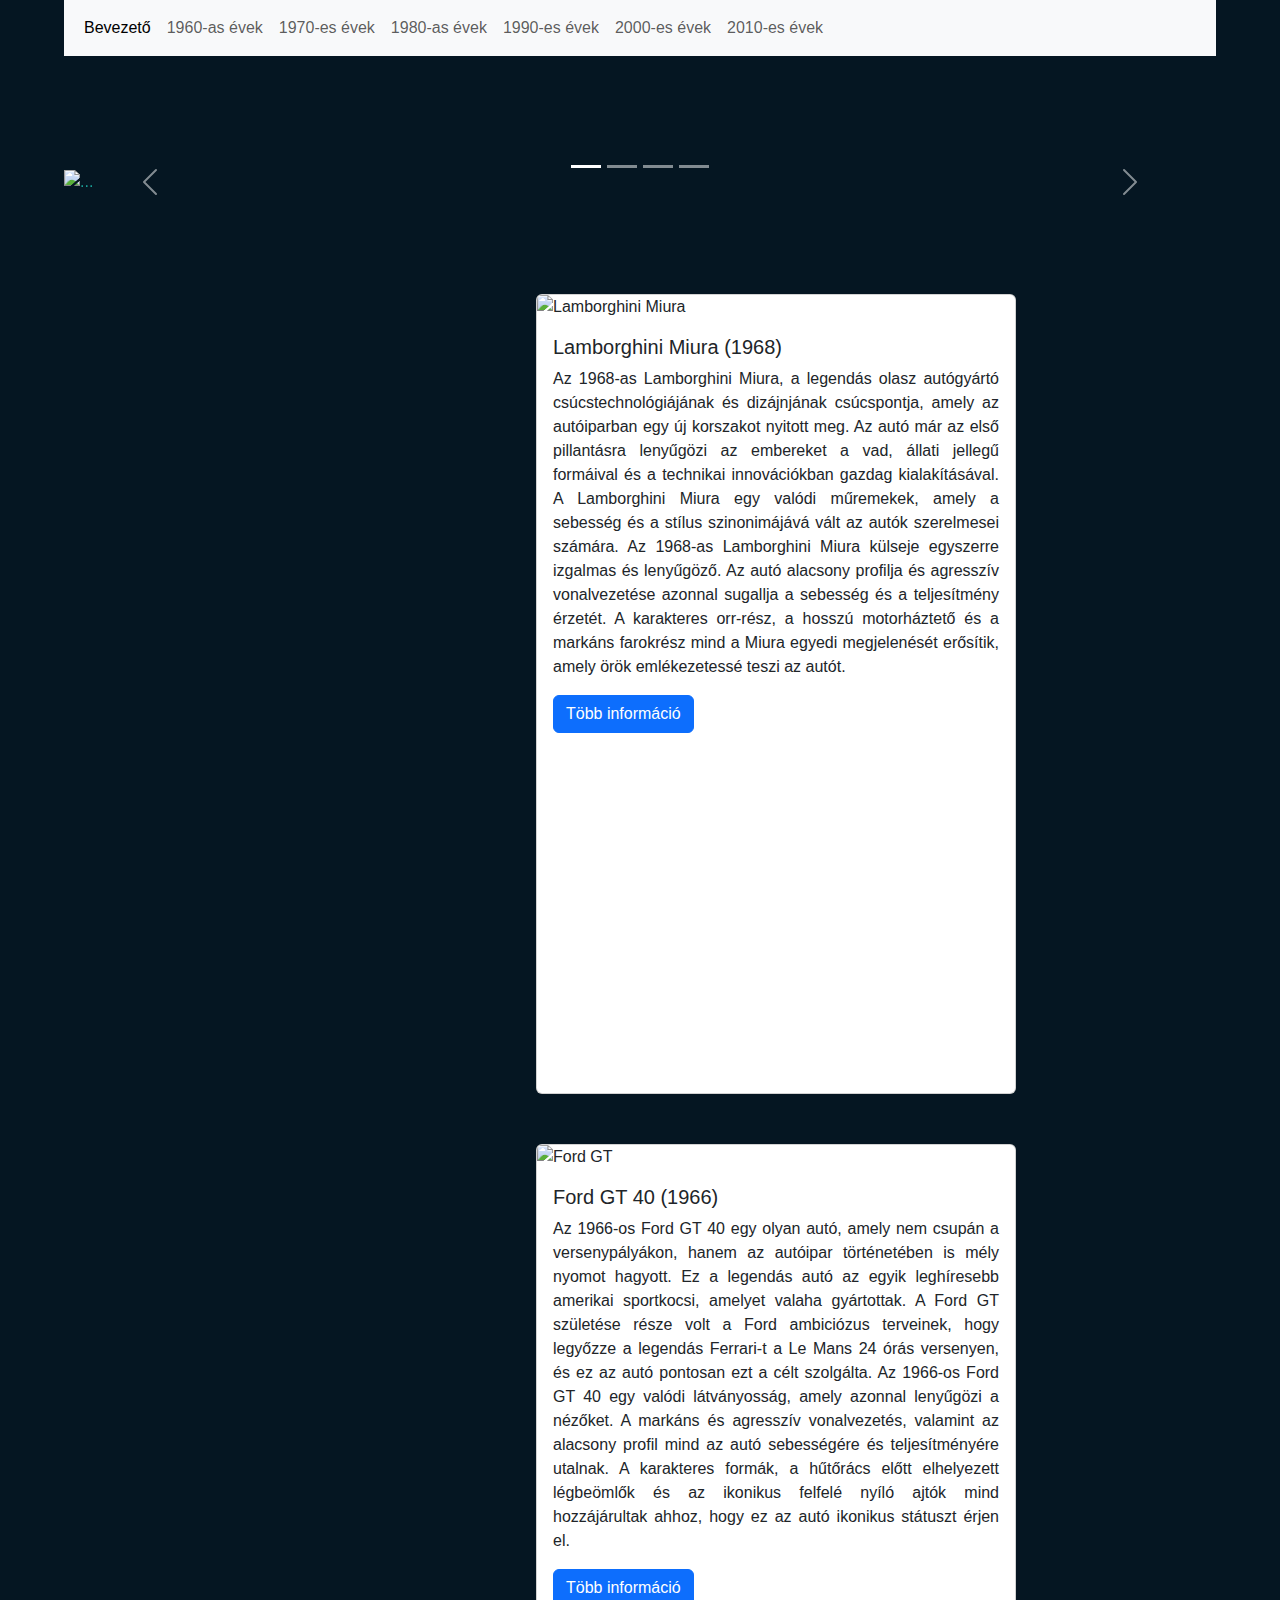
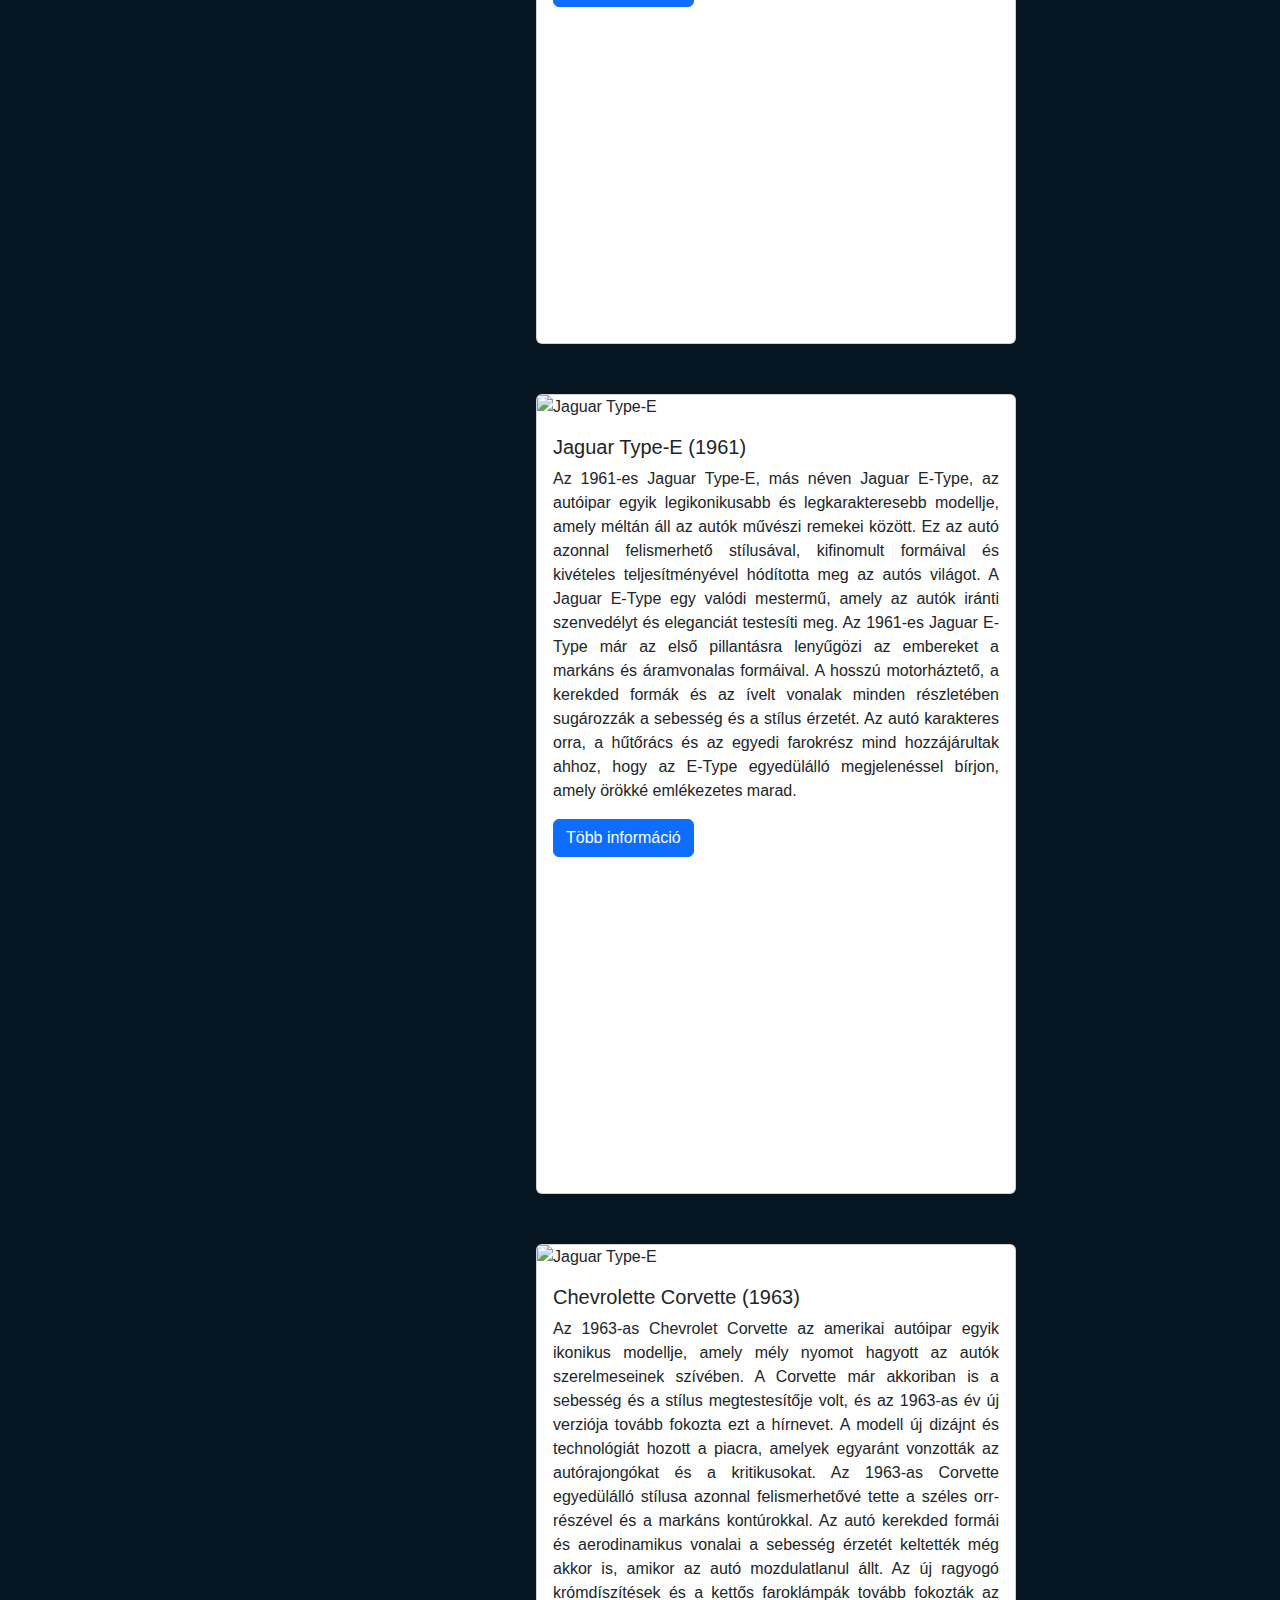
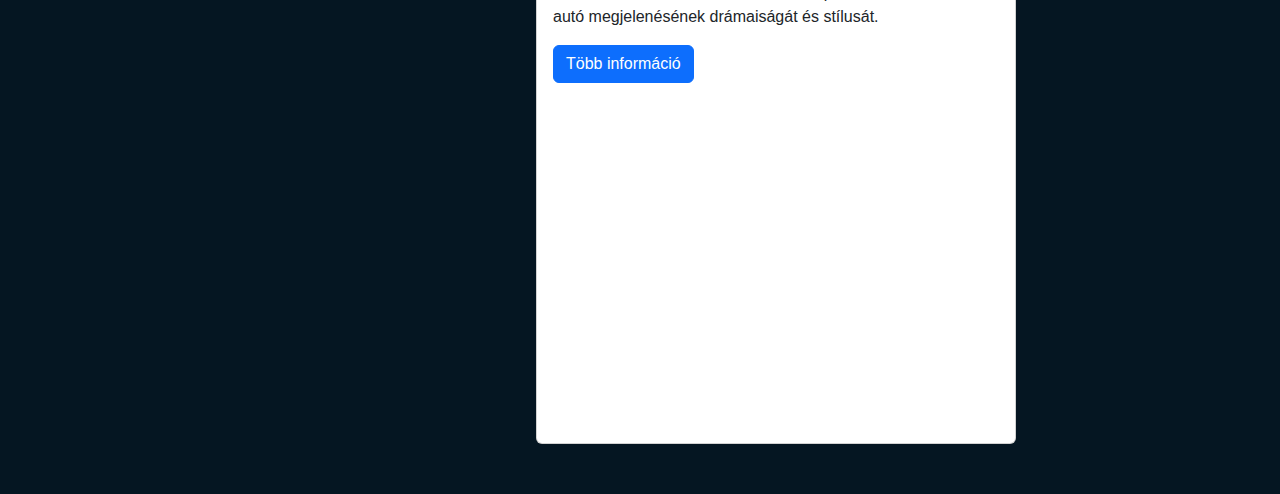
==== hatvanas.html @ c903a7ff "Add files via upload" ====
<!DOCTYPE html>
<html lang="hu">
<head>
    <meta charset='utf-8'>
    <meta http-equiv='X-UA-Compatible' content='IE=edge'>
    <title>Hatvanas évek</title>
    <meta name='viewport' content='width=device-width, initial-scale=1'>
    <link href="https://cdn.jsdelivr.net/npm/bootstrap@5.3.3/dist/css/bootstrap.min.css" rel="stylesheet" integrity="sha384-QWTKZyjpPEjISv5WaRU9OFeRpok6YctnYmDr5pNlyT2bRjXh0JMhjY6hW+ALEwIH" crossorigin="anonymous">
    <link rel='stylesheet' type='text/css' media='screen' href='60ev.css'>
    <link rel="shortcut icon" href="../kepek/favicon.ico" type="image/x-icon">
    
</head>
<body>
    <header>

          <nav class="navbar navbar-expand-lg bg-body-tertiary">
            <div class="container-fluid">
              <button class="navbar-toggler" type="button" data-bs-toggle="collapse" data-bs-target="#navbarNavAltMarkup" aria-controls="navbarNavAltMarkup" aria-expanded="false" aria-label="Toggle navigation">
                <span class="navbar-toggler-icon"></span>
              </button>
              <div class="collapse navbar-collapse" id="navbarNavAltMarkup">
                <div class="navbar-nav">
                  <a class="nav-link active" aria-current="page" href="../bevezeto/index.html">Bevezető</a>
                  <a class="nav-link" href="hatvanas.html">1960-as évek</a>
                  <a class="nav-link" href="../70s/hetvenes.html">1970-es évek</a>
                  <a class="nav-link" href="../80s/nyolcvanas.html">1980-as évek</a>
                  <a class="nav-link" href="../90s/kilencvenes.html">1990-es évek</a>
                  <a class="nav-link" href="../00s/ketezress.html">2000-es évek</a>
                  <a class="nav-link" href="../10s/tizes.html">2010-es évek</a>
                </div>
              </div>
            </div>
          </nav>

    </header>

    <section>
        <!-- carousel -->
        <div id="carouselExampleIndicators" class="carousel slide">
            <div class="carousel-indicators">
              <button type="button" data-bs-target="#carouselExampleIndicators" data-bs-slide-to="0" class="active" aria-current="true" aria-label="Slide 1"></button>
              <button type="button" data-bs-target="#carouselExampleIndicators" data-bs-slide-to="1" aria-label="Slide 2"></button>
              <button type="button" data-bs-target="#carouselExampleIndicators" data-bs-slide-to="2" aria-label="Slide 3"></button>
              <button type="button" data-bs-target="#carouselExampleIndicators" data-bs-slide-to="3" aria-label="Slide 4"></button>
            </div>
            <div class="carousel-inner">
              <div class="carousel-item active">
                <img src="../kepek/60s/Chevrolet Corvette.jpg" class="d-block w-100" alt="...">
              </div>
              <div class="carousel-item">
                <img src="../kepek/60s/fordgt40.jpg" class="d-block w-100" alt="...">
              </div>
              <div class="carousel-item">
                <img src="../kepek/60s/jaguarxk-e.jpg" class="d-block w-100" alt="...">
              </div>
              <div class="carousel-item">
                <img src="../kepek/60s/lambo-miura.jpg" class="d-block w-100" alt="...">
              </div>
            </div>
            <button class="carousel-control-prev" type="button" data-bs-target="#carouselExampleIndicators" data-bs-slide="prev">
              <span class="carousel-control-prev-icon" aria-hidden="true"></span>
              <span class="visually-hidden">Previous</span>
            </button>
            <button class="carousel-control-next" type="button" data-bs-target="#carouselExampleIndicators" data-bs-slide="next">
              <span class="carousel-control-next-icon" aria-hidden="true"></span>
              <span class="visually-hidden">Next</span>
            </button>
          </div>

          <!-- kártyák -->
          <div class="card">
            <img src="../kepek/60s/lambo-miura.jpg" class="card-img-top" alt="Lamborghini Miura">
            <div class="card-body">
              <h5 class="card-title">Lamborghini Miura (1968)</h5>
              <p class="card-text">Az 1968-as Lamborghini Miura, a legendás olasz autógyártó csúcstechnológiájának és dizájnjának       csúcspontja, amely az autóiparban egy új korszakot nyitott meg. Az autó már az első pillantásra lenyűgözi az embereket a vad, állati jellegű formáival és a technikai innovációkban gazdag kialakításával. A Lamborghini Miura egy valódi műremekek, amely a sebesség és a stílus szinonimájává vált az autók szerelmesei számára.

                Az 1968-as Lamborghini Miura külseje egyszerre izgalmas és lenyűgöző. Az autó alacsony profilja és agresszív vonalvezetése azonnal sugallja a sebesség és a teljesítmény érzetét. A karakteres orr-rész, a hosszú motorháztető és a markáns farokrész mind a Miura egyedi megjelenését erősítik, amely örök emlékezetessé teszi az autót.</p>
              <a href="https://en.wikipedia.org/wiki/Lamborghini_Miura" target="_blank" class="btn btn-primary">Több információ</a>
            </div>
          </div>

          <div class="card">
            <img src="../kepek/60s/fordgt40.jpg" class="card-img-top" alt="Ford GT">
            <div class="card-body">
              <h5 class="card-title">Ford GT 40 (1966)</h5>
              <p class="card-text">Az 1966-os Ford GT 40 egy olyan autó, amely nem csupán a versenypályákon, hanem az autóipar történetében is mély nyomot hagyott. Ez a legendás autó az egyik leghíresebb amerikai sportkocsi, amelyet valaha gyártottak. A Ford GT születése része volt a Ford ambiciózus terveinek, hogy legyőzze a legendás Ferrari-t a Le Mans 24 órás versenyen, és ez az autó pontosan ezt a célt szolgálta.

                Az 1966-os Ford GT 40 egy valódi látványosság, amely azonnal lenyűgözi a nézőket. A markáns és agresszív vonalvezetés, valamint az alacsony profil mind az autó sebességére és teljesítményére utalnak. A karakteres formák, a hűtőrács előtt elhelyezett légbeömlők és az ikonikus felfelé nyíló ajtók mind hozzájárultak ahhoz, hogy ez az autó ikonikus státuszt érjen el.</p>
              <a href="https://hu.wikipedia.org/wiki/Ford_GT40" target="_blank" class="btn btn-primary">Több információ</a>
            </div>
          </div>

          <div class="card">
            <img src="../kepek/60s/jaguarxk-e.jpg" class="card-img-top" alt="Jaguar Type-E">
            <div class="card-body">
              <h5 class="card-title">Jaguar Type-E (1961)</h5>
              <p class="card-text">Az 1961-es Jaguar Type-E, más néven Jaguar E-Type, az autóipar egyik legikonikusabb és legkarakteresebb modellje, amely méltán áll az autók művészi remekei között. Ez az autó azonnal felismerhető stílusával, kifinomult formáival és kivételes teljesítményével hódította meg az autós világot. A Jaguar E-Type egy valódi mestermű, amely az autók iránti szenvedélyt és eleganciát testesíti meg.

                Az 1961-es Jaguar E-Type már az első pillantásra lenyűgözi az embereket a markáns és áramvonalas formáival. A hosszú motorháztető, a kerekded formák és az ívelt vonalak minden részletében sugározzák a sebesség és a stílus érzetét. Az autó karakteres orra, a hűtőrács és az egyedi farokrész mind hozzájárultak ahhoz, hogy az E-Type egyedülálló megjelenéssel bírjon, amely örökké emlékezetes marad.</p>
              <a href="https://en.wikipedia.org/wiki/Jaguar_E-Type" target="_blank" class="btn btn-primary">Több információ</a>
            </div>
          </div>

          <div class="card">
            <img src="../kepek/60s/Chevrolet Corvette.jpg" class="card-img-top" alt="Jaguar Type-E">
            <div class="card-body">
              <h5 class="card-title">Chevrolette Corvette (1963)</h5>
              <p class="card-text">Az 1963-as Chevrolet Corvette az amerikai autóipar egyik ikonikus modellje, amely mély nyomot hagyott az autók szerelmeseinek szívében. A Corvette már akkoriban is a sebesség és a stílus megtestesítője volt, és az 1963-as év új verziója tovább fokozta ezt a hírnevet. A modell új dizájnt és technológiát hozott a piacra, amelyek egyaránt vonzották az autórajongókat és a kritikusokat.

                Az 1963-as Corvette egyedülálló stílusa azonnal felismerhetővé tette a széles orr-részével és a markáns kontúrokkal. Az autó kerekded formái és aerodinamikus vonalai a sebesség érzetét keltették még akkor is, amikor az autó mozdulatlanul állt. Az új ragyogó krómdíszítések és a kettős faroklámpák tovább fokozták az autó megjelenésének drámaiságát és stílusát.</p>
              <a href="https://en.wikipedia.org/wiki/Chevrolet_Corvette_(C2)" target="_blank" class="btn btn-primary">Több információ<a>
            </div>
          </div>

    </section>
</body>
<script src="https://cdn.jsdelivr.net/npm/bootstrap@5.3.3/dist/js/bootstrap.bundle.min.js" integrity="sha384-YvpcrYf0tY3lHB60NNkmXc5s9fDVZLESaAA55NDzOxhy9GkcIdslK1eN7N6jIeHz" crossorigin="anonymous"></script>
</html>
---- 60ev.css ----
body {
	font-family: Arial, sans-serif;
	margin: auto;
	width: 90%;
	max-width: 1500px;
	text-align: justify;
	background-color: #051622;
	color: #1BA098;
}


header {
	background-image: url('maglya.jpg');
	background-repeat: no-repeat;
	background-size: 100% 100%;
	height: 170px; 
	width: 100%;
}

.carousel-item{
    max-height: 850px;
}

.slide{
    max-height: 850px;
    margin-bottom: 100px;
}

.container-fluid{
	max-block-size: 200px;
}

.card{
    margin-bottom: 50px;
    float: right;
    margin-right: 200px;
    max-width: 30rem;
    min-height: 50rem;
}
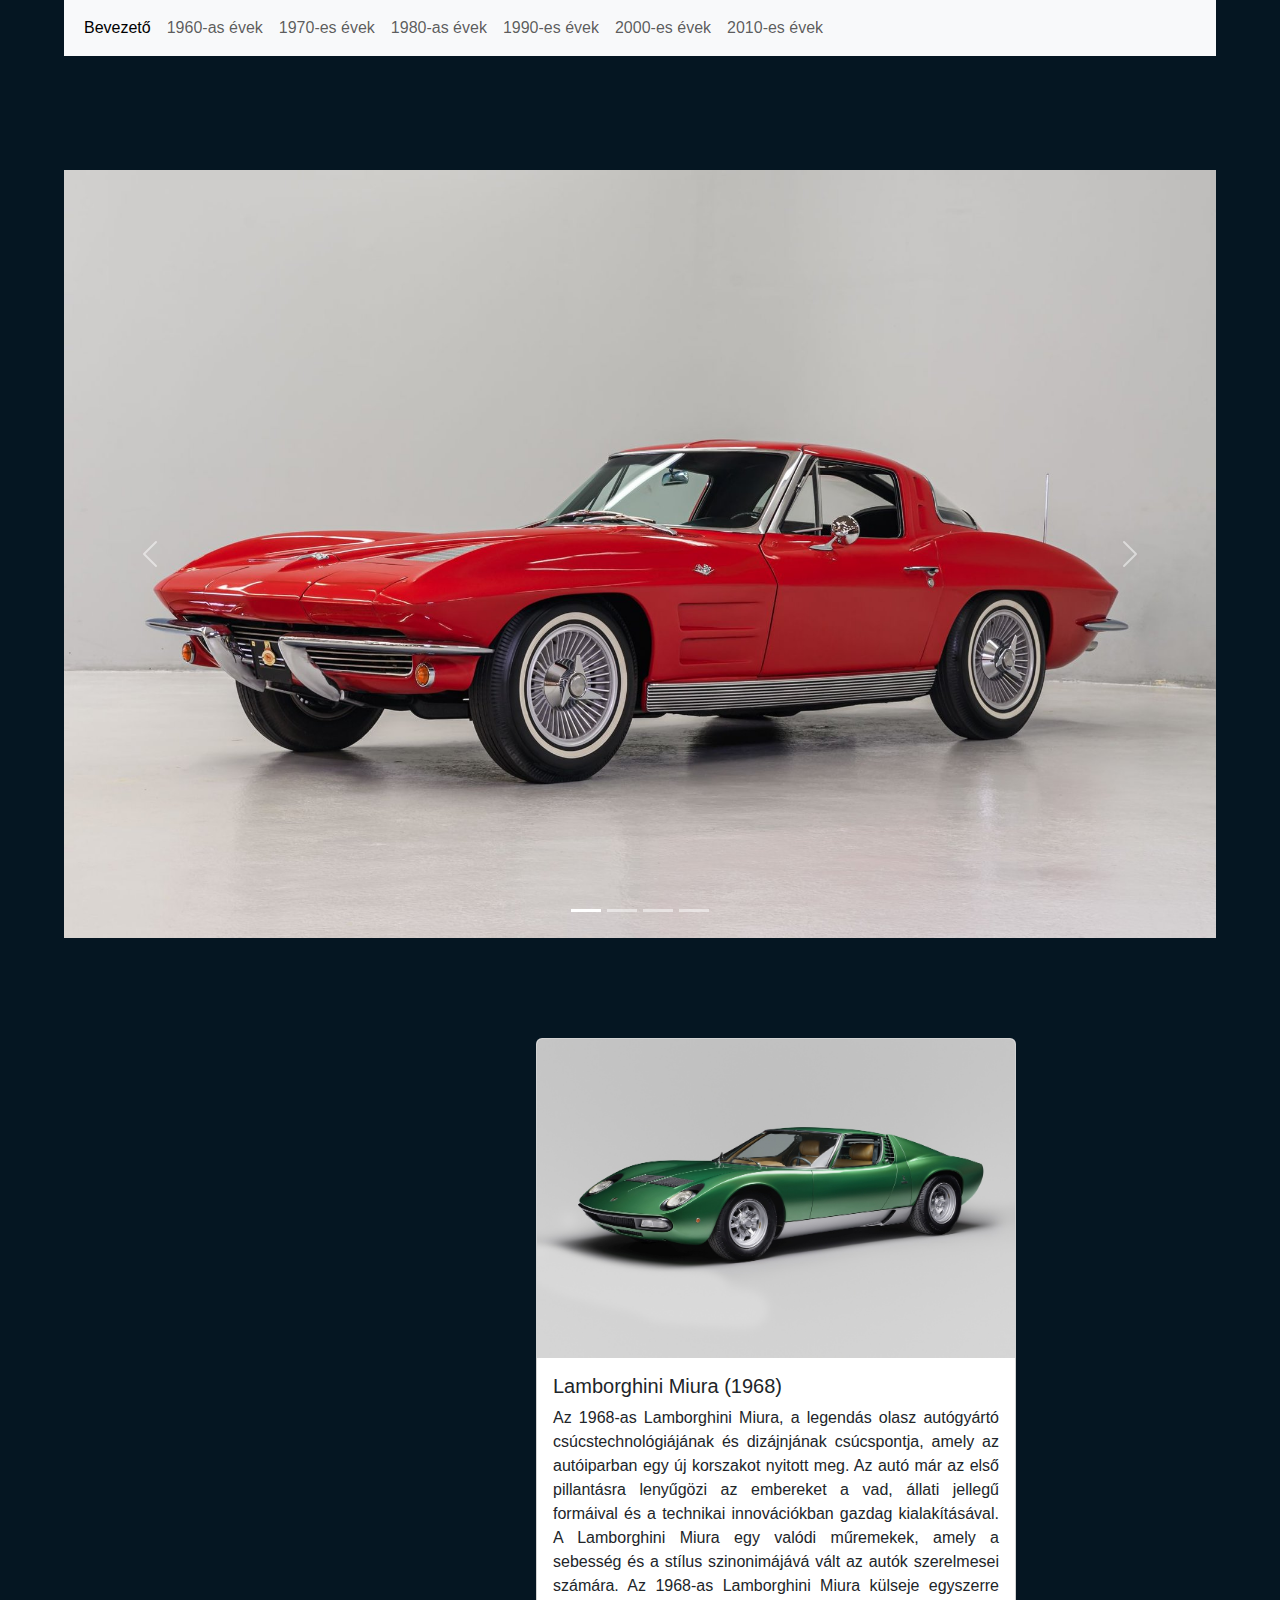
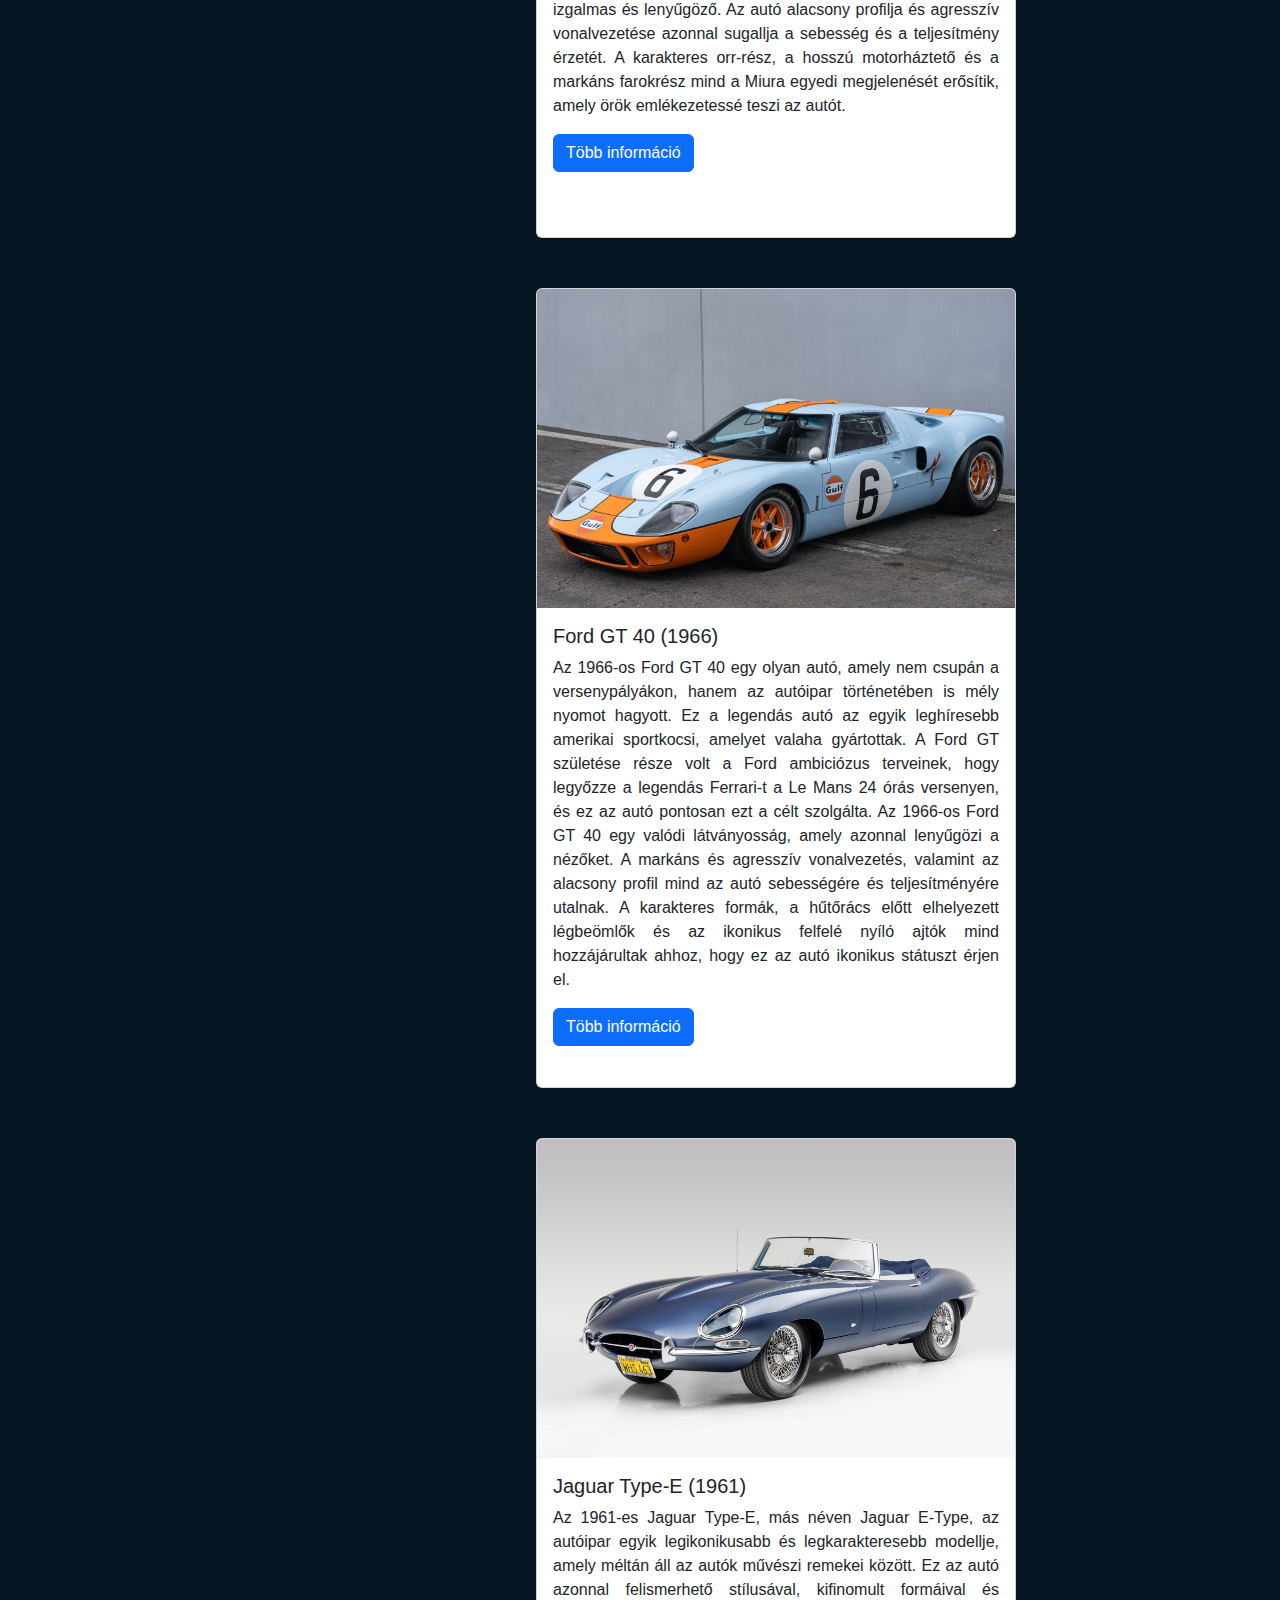
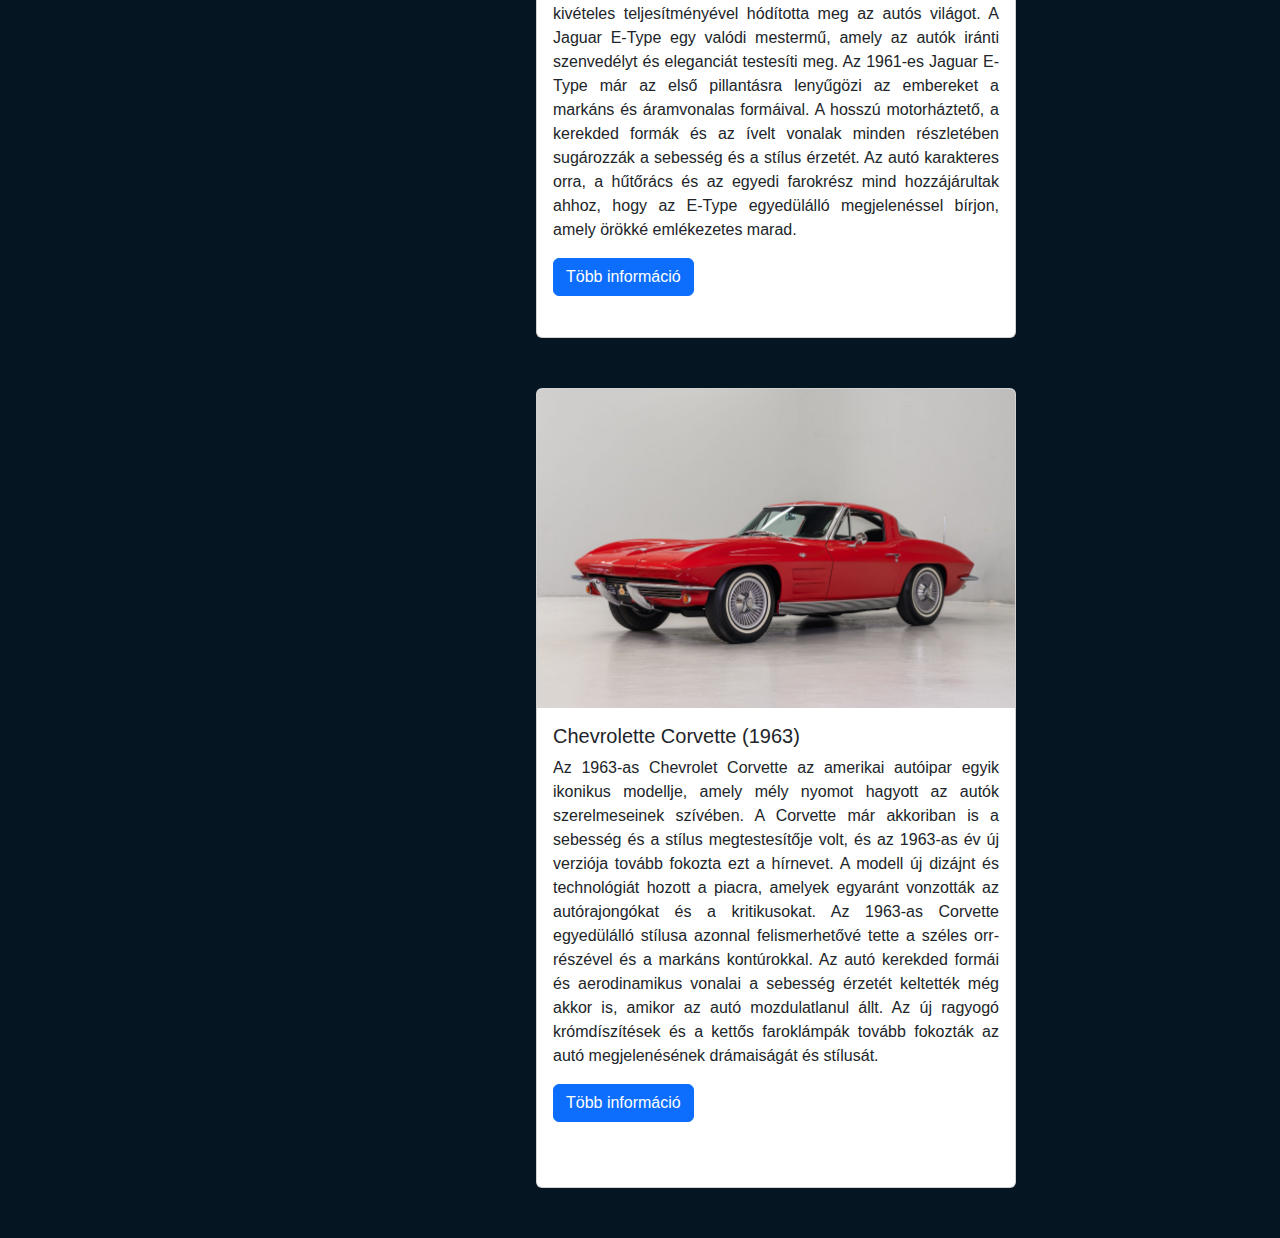
==== commit 316f93c8: "hatvanas.html" ====
--- a/hatvanas.html
+++ b/hatvanas.html
@@ -7,7 +7,7 @@
     <meta name='viewport' content='width=device-width, initial-scale=1'>
     <link href="https://cdn.jsdelivr.net/npm/bootstrap@5.3.3/dist/css/bootstrap.min.css" rel="stylesheet" integrity="sha384-QWTKZyjpPEjISv5WaRU9OFeRpok6YctnYmDr5pNlyT2bRjXh0JMhjY6hW+ALEwIH" crossorigin="anonymous">
     <link rel='stylesheet' type='text/css' media='screen' href='60ev.css'>
-    <link rel="shortcut icon" href="../kepek/favicon.ico" type="image/x-icon">
+    <link rel="shortcut icon" href="favicon.ico" type="image/x-icon">
     
 </head>
 <body>
@@ -20,13 +20,13 @@
               </button>
               <div class="collapse navbar-collapse" id="navbarNavAltMarkup">
                 <div class="navbar-nav">
-                  <a class="nav-link active" aria-current="page" href="../bevezeto/index.html">Bevezető</a>
+                  <a class="nav-link active" aria-current="page" href="index.html">Bevezető</a>
                   <a class="nav-link" href="hatvanas.html">1960-as évek</a>
-                  <a class="nav-link" href="../70s/hetvenes.html">1970-es évek</a>
-                  <a class="nav-link" href="../80s/nyolcvanas.html">1980-as évek</a>
-                  <a class="nav-link" href="../90s/kilencvenes.html">1990-es évek</a>
-                  <a class="nav-link" href="../00s/ketezress.html">2000-es évek</a>
-                  <a class="nav-link" href="../10s/tizes.html">2010-es évek</a>
+                  <a class="nav-link" href="hetvenes.html">1970-es évek</a>
+                  <a class="nav-link" href="nyolcvanas.html">1980-as évek</a>
+                  <a class="nav-link" href="kilencvenes.html">1990-es évek</a>
+                  <a class="nav-link" href="ketezress.html">2000-es évek</a>
+                  <a class="nav-link" href="tizes.html">2010-es évek</a>
                 </div>
               </div>
             </div>
@@ -45,16 +45,16 @@
             </div>
             <div class="carousel-inner">
               <div class="carousel-item active">
-                <img src="../kepek/60s/Chevrolet Corvette.jpg" class="d-block w-100" alt="...">
+                <img src="Chevrolet Corvette.jpg" class="d-block w-100" alt="...">
               </div>
               <div class="carousel-item">
-                <img src="../kepek/60s/fordgt40.jpg" class="d-block w-100" alt="...">
+                <img src="fordgt40.jpg" class="d-block w-100" alt="...">
               </div>
               <div class="carousel-item">
-                <img src="../kepek/60s/jaguarxk-e.jpg" class="d-block w-100" alt="...">
+                <img src="jaguarxk-e.jpg" class="d-block w-100" alt="...">
               </div>
               <div class="carousel-item">
-                <img src="../kepek/60s/lambo-miura.jpg" class="d-block w-100" alt="...">
+                <img src="lambo-miura.jpg" class="d-block w-100" alt="...">
               </div>
             </div>
             <button class="carousel-control-prev" type="button" data-bs-target="#carouselExampleIndicators" data-bs-slide="prev">
@@ -69,7 +69,7 @@
 
           <!-- kártyák -->
           <div class="card">
-            <img src="../kepek/60s/lambo-miura.jpg" class="card-img-top" alt="Lamborghini Miura">
+            <img src="lambo-miura.jpg" class="card-img-top" alt="Lamborghini Miura">
             <div class="card-body">
               <h5 class="card-title">Lamborghini Miura (1968)</h5>
               <p class="card-text">Az 1968-as Lamborghini Miura, a legendás olasz autógyártó csúcstechnológiájának és dizájnjának       csúcspontja, amely az autóiparban egy új korszakot nyitott meg. Az autó már az első pillantásra lenyűgözi az embereket a vad, állati jellegű formáival és a technikai innovációkban gazdag kialakításával. A Lamborghini Miura egy valódi műremekek, amely a sebesség és a stílus szinonimájává vált az autók szerelmesei számára.
@@ -80,7 +80,7 @@
           </div>
 
           <div class="card">
-            <img src="../kepek/60s/fordgt40.jpg" class="card-img-top" alt="Ford GT">
+            <img src="fordgt40.jpg" class="card-img-top" alt="Ford GT">
             <div class="card-body">
               <h5 class="card-title">Ford GT 40 (1966)</h5>
               <p class="card-text">Az 1966-os Ford GT 40 egy olyan autó, amely nem csupán a versenypályákon, hanem az autóipar történetében is mély nyomot hagyott. Ez a legendás autó az egyik leghíresebb amerikai sportkocsi, amelyet valaha gyártottak. A Ford GT születése része volt a Ford ambiciózus terveinek, hogy legyőzze a legendás Ferrari-t a Le Mans 24 órás versenyen, és ez az autó pontosan ezt a célt szolgálta.
@@ -91,7 +91,7 @@
           </div>
 
           <div class="card">
-            <img src="../kepek/60s/jaguarxk-e.jpg" class="card-img-top" alt="Jaguar Type-E">
+            <img src="jaguarxk-e.jpg" class="card-img-top" alt="Jaguar Type-E">
             <div class="card-body">
               <h5 class="card-title">Jaguar Type-E (1961)</h5>
               <p class="card-text">Az 1961-es Jaguar Type-E, más néven Jaguar E-Type, az autóipar egyik legikonikusabb és legkarakteresebb modellje, amely méltán áll az autók művészi remekei között. Ez az autó azonnal felismerhető stílusával, kifinomult formáival és kivételes teljesítményével hódította meg az autós világot. A Jaguar E-Type egy valódi mestermű, amely az autók iránti szenvedélyt és eleganciát testesíti meg.
@@ -102,7 +102,7 @@
           </div>
 
           <div class="card">
-            <img src="../kepek/60s/Chevrolet Corvette.jpg" class="card-img-top" alt="Jaguar Type-E">
+            <img src="Chevrolet Corvette.jpg" class="card-img-top" alt="Jaguar Type-E">
             <div class="card-body">
               <h5 class="card-title">Chevrolette Corvette (1963)</h5>
               <p class="card-text">Az 1963-as Chevrolet Corvette az amerikai autóipar egyik ikonikus modellje, amely mély nyomot hagyott az autók szerelmeseinek szívében. A Corvette már akkoriban is a sebesség és a stílus megtestesítője volt, és az 1963-as év új verziója tovább fokozta ezt a hírnevet. A modell új dizájnt és technológiát hozott a piacra, amelyek egyaránt vonzották az autórajongókat és a kritikusokat.
@@ -115,4 +115,4 @@
     </section>
 </body>
 <script src="https://cdn.jsdelivr.net/npm/bootstrap@5.3.3/dist/js/bootstrap.bundle.min.js" integrity="sha384-YvpcrYf0tY3lHB60NNkmXc5s9fDVZLESaAA55NDzOxhy9GkcIdslK1eN7N6jIeHz" crossorigin="anonymous"></script>
-</html>+</html>
